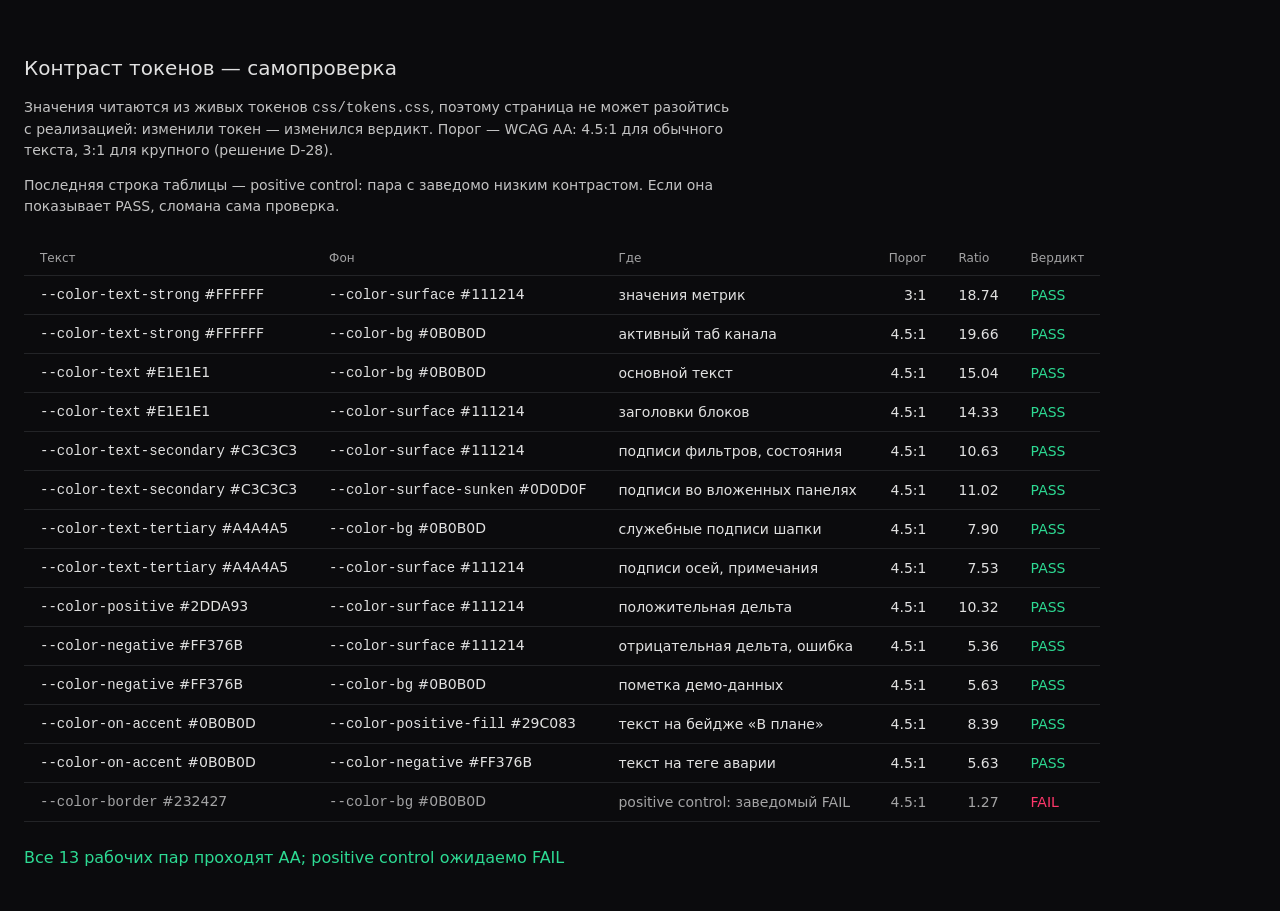
==== site/dev/contrast.html @ 7af373d9 "Build the UI shell the data blocks will drop into Каркас дашборда: токены, сетка, слой загрузки, слу" ====
<!doctype html>
<html lang="ru">
<head>
<meta charset="utf-8">
<meta name="viewport" content="width=device-width, initial-scale=1">
<title>Контраст токенов — самопроверка</title>
<link rel="stylesheet" href="../css/tokens.css">
<style>
  body {
    margin: 0;
    padding: var(--space-10) var(--space-6);
    background: var(--color-bg);
    color: var(--color-text);
    font: var(--weight-normal) var(--text-md) / var(--leading-normal) var(--font-sans);
  }
  h1 { font-size: var(--text-xl); font-weight: var(--weight-medium); }
  p { max-width: 80ch; color: var(--color-text-secondary); }
  table { border-collapse: collapse; margin-top: var(--space-6); }
  th, td { padding: var(--space-2) var(--space-4); border-bottom: 1px solid var(--color-border); text-align: left; }
  th { color: var(--color-text-tertiary); font-size: var(--text-xs); font-weight: var(--weight-normal); }
  td.num { font-variant-numeric: tabular-nums; text-align: right; }
  .pass { color: var(--color-positive); }
  .fail { color: var(--color-negative); }
  .control { color: var(--color-text-tertiary); }
  #summary { margin-top: var(--space-6); font-size: var(--text-lg); }
</style>
</head>
<body>
  <h1>Контраст токенов — самопроверка</h1>
  <p>
    Значения читаются из живых токенов <code>css/tokens.css</code>, поэтому
    страница не может разойтись с реализацией: изменили токен — изменился
    вердикт. Порог — WCAG AA: 4.5:1 для обычного текста, 3:1 для крупного
    (решение D-28).
  </p>
  <p>
    Последняя строка таблицы — positive control: пара с заведомо низким
    контрастом. Если она показывает PASS, сломана сама проверка.
  </p>

  <table>
    <thead>
      <tr><th>Текст</th><th>Фон</th><th>Где</th><th>Порог</th><th>Ratio</th><th>Вердикт</th></tr>
    </thead>
    <tbody id="rows"></tbody>
  </table>
  <p id="summary"></p>

<script type="module">
const PAIRS = [
  ['--color-text-strong', '--color-surface', 'значения метрик', 3],
  ['--color-text-strong', '--color-bg', 'активный таб канала', 4.5],
  ['--color-text', '--color-bg', 'основной текст', 4.5],
  ['--color-text', '--color-surface', 'заголовки блоков', 4.5],
  ['--color-text-secondary', '--color-surface', 'подписи фильтров, состояния', 4.5],
  ['--color-text-secondary', '--color-surface-sunken', 'подписи во вложенных панелях', 4.5],
  ['--color-text-tertiary', '--color-bg', 'служебные подписи шапки', 4.5],
  ['--color-text-tertiary', '--color-surface', 'подписи осей, примечания', 4.5],
  ['--color-positive', '--color-surface', 'положительная дельта', 4.5],
  ['--color-negative', '--color-surface', 'отрицательная дельта, ошибка', 4.5],
  ['--color-negative', '--color-bg', 'пометка демо-данных', 4.5],
  ['--color-on-accent', '--color-positive-fill', 'текст на бейдже «В плане»', 4.5],
  ['--color-on-accent', '--color-negative', 'текст на теге аварии', 4.5],
  ['--color-border', '--color-bg', 'positive control: заведомый FAIL', 4.5],
];

const styles = getComputedStyle(document.documentElement);

function parseColor(value) {
  const probe = document.createElement('span');
  probe.style.color = value;
  document.body.append(probe);
  const rgb = getComputedStyle(probe).color.match(/\d+/g).slice(0, 3).map(Number);
  probe.remove();
  return rgb;
}

const linear = (c) => (c / 255 <= 0.04045 ? c / 255 / 12.92 : ((c / 255 + 0.055) / 1.055) ** 2.4);
const luminance = ([r, g, b]) => 0.2126 * linear(r) + 0.7152 * linear(g) + 0.0722 * linear(b);

function ratio(fg, bg) {
  const a = luminance(parseColor(fg));
  const b = luminance(parseColor(bg));
  return (Math.max(a, b) + 0.05) / (Math.min(a, b) + 0.05);
}

const tbody = document.getElementById('rows');
let failures = 0;
let controlCaught = false;

for (const [fgToken, bgToken, where, threshold] of PAIRS) {
  const fg = styles.getPropertyValue(fgToken).trim();
  const bg = styles.getPropertyValue(bgToken).trim();
  const value = ratio(fg, bg);
  const ok = value >= threshold;
  const isControl = where.startsWith('positive control');
  if (!ok && isControl) controlCaught = true;
  if (!ok && !isControl) failures += 1;

  const row = document.createElement('tr');
  if (isControl) row.className = 'control';
  row.innerHTML =
    `<td><code>${fgToken}</code> ${fg}</td>` +
    `<td><code>${bgToken}</code> ${bg}</td>` +
    `<td>${where}</td>` +
    `<td class="num">${threshold}:1</td>` +
    `<td class="num">${value.toFixed(2)}</td>` +
    `<td class="${ok ? 'pass' : 'fail'}">${ok ? 'PASS' : 'FAIL'}</td>`;
  tbody.append(row);
}

const summary = document.getElementById('summary');
summary.textContent = !controlCaught
  ? 'СЛОМАНА ПРОВЕРКА: positive control не дал FAIL'
  : failures === 0
    ? `Все ${PAIRS.length - 1} рабочих пар проходят AA; positive control ожидаемо FAIL`
    : `Пар ниже порога: ${failures}`;
summary.className = controlCaught && failures === 0 ? 'pass' : 'fail';
</script>
</body>
</html>
---- site/css/tokens.css ----
/*
  Токены дашборда. Единственный файл, где цвет задаётся литералом:
  остальные стили обязаны обращаться через var().

  Палитра — docs/design-spec.md §5, шкала отступов — V-02, гарнитура — D-30,
  контраст — D-28 (проверяется страницей site/dev/contrast.html).
*/

:root {
  /* Поверхности */
  --color-bg: #0B0B0D;
  --color-surface: #111214;
  --color-surface-sunken: #0D0D0F;
  --color-border: #232427;
  --color-border-strong: #34353A;

  /* Текст */
  --color-text-strong: #FFFFFF;
  --color-text: #E1E1E1;
  --color-text-secondary: #C3C3C3;
  --color-text-tertiary: #A4A4A5;

  /* Акценты */
  --color-positive: #2DDA93;
  --color-positive-fill: #29C083;
  --color-negative: #FF376B;
  --color-neutral: #A4A4A5;

  /* Текст на акцентной заливке: белое на #FF376B даёт 3.49:1 и AA не проходит */
  --color-on-accent: #0B0B0D;

  /* Расходящаяся шкала heatmap с промежуточным янтарным тоном (D-27) */
  --color-scale-good: #164C37;
  --color-scale-mid: #4A3A12;
  --color-scale-bad: #2F0A19;

  /* Шкала отступов: только кратное 4 (V-02) */
  --space-1: 4px;
  --space-2: 8px;
  --space-3: 12px;
  --space-4: 16px;
  --space-5: 20px;
  --space-6: 24px;
  --space-8: 32px;
  --space-10: 40px;

  /* Один зазор между равноправными элементами — карточками и колонками (V-02) */
  --gap-card: var(--space-4);

  /* Сетка. Рейл одной ширины во всех строках (V-01) */
  --content-max: 1400px;
  --content-min: 1200px;
  --rail-width: 344px;

  /* Типографика. Системный стек, без веб-шрифта (D-30) */
  --font-sans: system-ui, -apple-system, "Segoe UI", Roboto, "Helvetica Neue", Arial, sans-serif;

  --text-xs: 12px;
  --text-sm: 13px;
  --text-md: 14px;
  --text-lg: 16px;
  --text-xl: 20px;
  --text-metric-sm: 48px;
  --text-metric-lg: 96px;

  --leading-tight: 1.2;
  --leading-normal: 1.5;

  --weight-light: 300;
  --weight-normal: 400;
  --weight-medium: 500;

  /* Радиусы */
  --radius-card: 20px;
  --radius-control: 10px;
  --radius-pill: 999px;

  /* Прочее */
  --focus-ring: 2px;
  --divider-width: 1px;
}
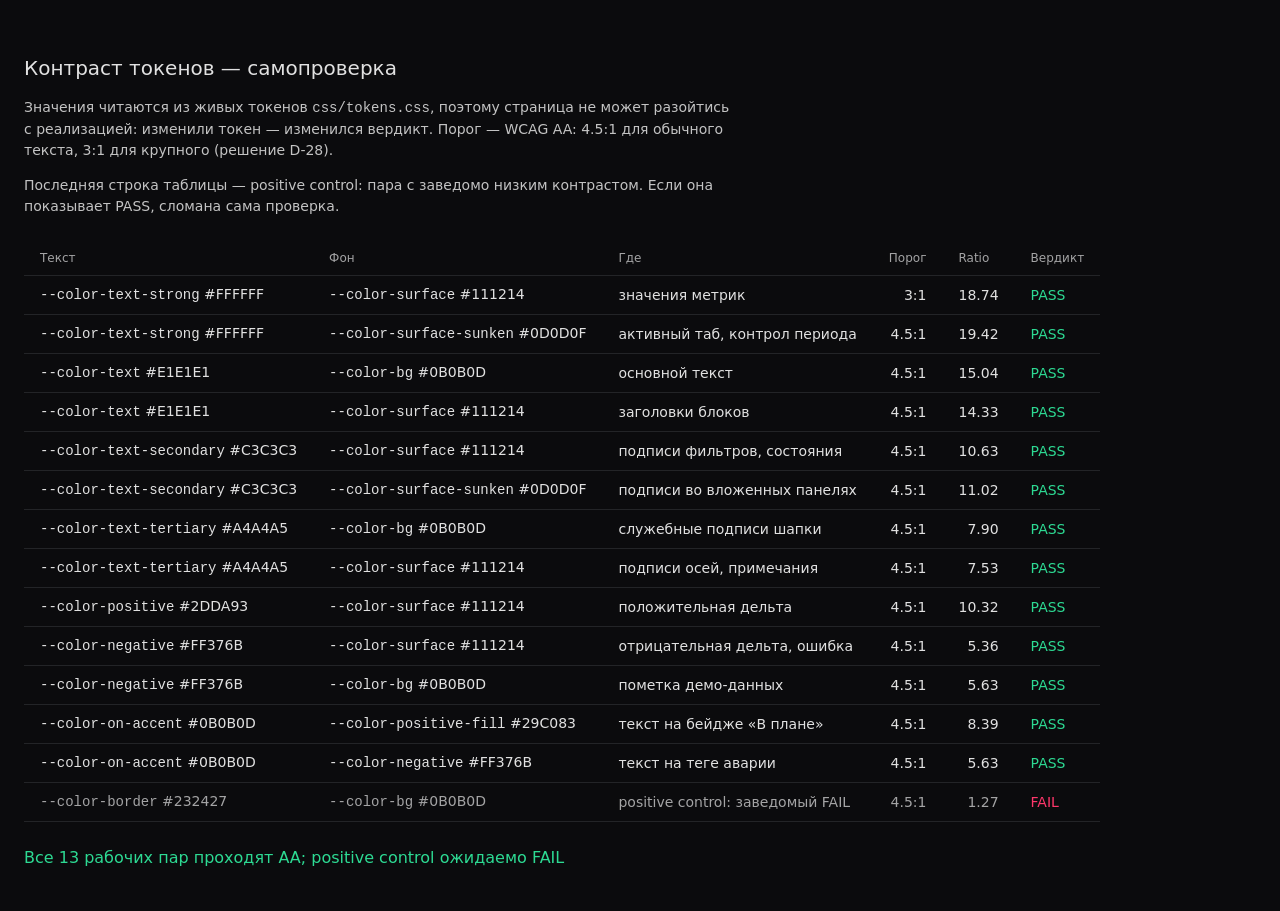
==== commit 109c3e07: "Merge branch 'main' into feature/ui-shell Слияние с pipeline данных и адаптация каркаса под уточнённ" ====
--- a/site/dev/contrast.html
+++ b/site/dev/contrast.html
@@ -49,7 +49,7 @@
 <script type="module">
 const PAIRS = [
   ['--color-text-strong', '--color-surface', 'значения метрик', 3],
-  ['--color-text-strong', '--color-bg', 'активный таб канала', 4.5],
+  ['--color-text-strong', '--color-surface-sunken', 'активный таб, контрол периода', 4.5],
   ['--color-text', '--color-bg', 'основной текст', 4.5],
   ['--color-text', '--color-surface', 'заголовки блоков', 4.5],
   ['--color-text-secondary', '--color-surface', 'подписи фильтров, состояния', 4.5],
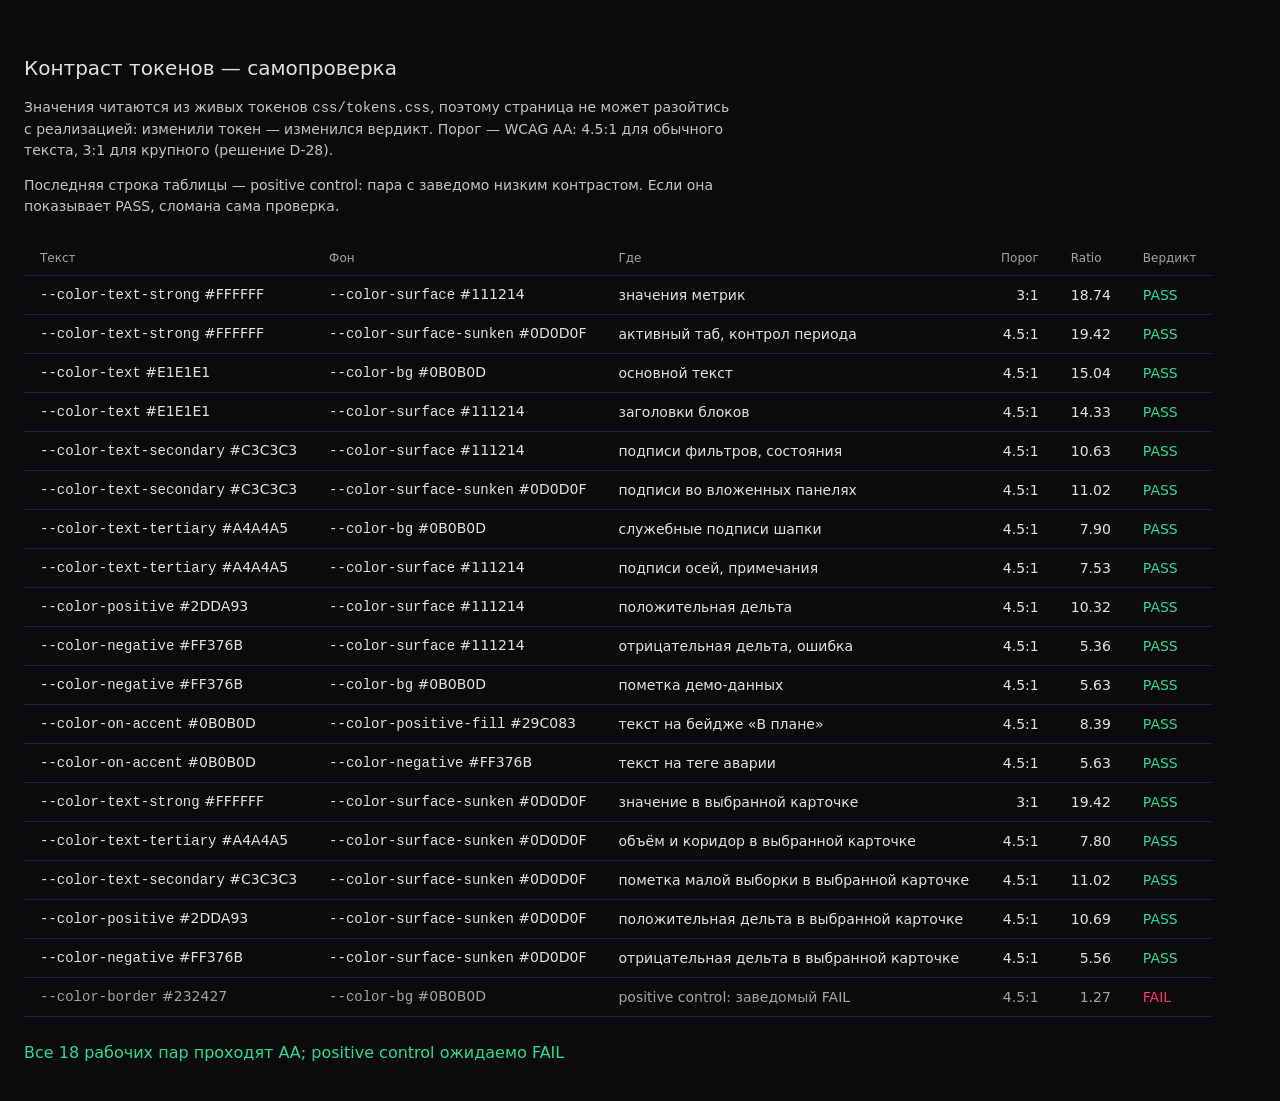
==== commit cbe3871f: "Карточки метрик и контракт блока, в который встанут следующие Главное в слайсе — не карточки, а инте" ====
--- a/site/dev/contrast.html
+++ b/site/dev/contrast.html
@@ -61,6 +61,11 @@
   ['--color-negative', '--color-bg', 'пометка демо-данных', 4.5],
   ['--color-on-accent', '--color-positive-fill', 'текст на бейдже «В плане»', 4.5],
   ['--color-on-accent', '--color-negative', 'текст на теге аварии', 4.5],
+  ['--color-text-strong', '--color-surface-sunken', 'значение в выбранной карточке', 3],
+  ['--color-text-tertiary', '--color-surface-sunken', 'объём и коридор в выбранной карточке', 4.5],
+  ['--color-text-secondary', '--color-surface-sunken', 'пометка малой выборки в выбранной карточке', 4.5],
+  ['--color-positive', '--color-surface-sunken', 'положительная дельта в выбранной карточке', 4.5],
+  ['--color-negative', '--color-surface-sunken', 'отрицательная дельта в выбранной карточке', 4.5],
   ['--color-border', '--color-bg', 'positive control: заведомый FAIL', 4.5],
 ];
 
--- a/site/css/tokens.css
+++ b/site/css/tokens.css
@@ -60,6 +60,7 @@
   --text-md: 14px;
   --text-lg: 16px;
   --text-xl: 20px;
+  --text-metric-xs: 32px;
   --text-metric-sm: 48px;
   --text-metric-lg: 96px;
 
